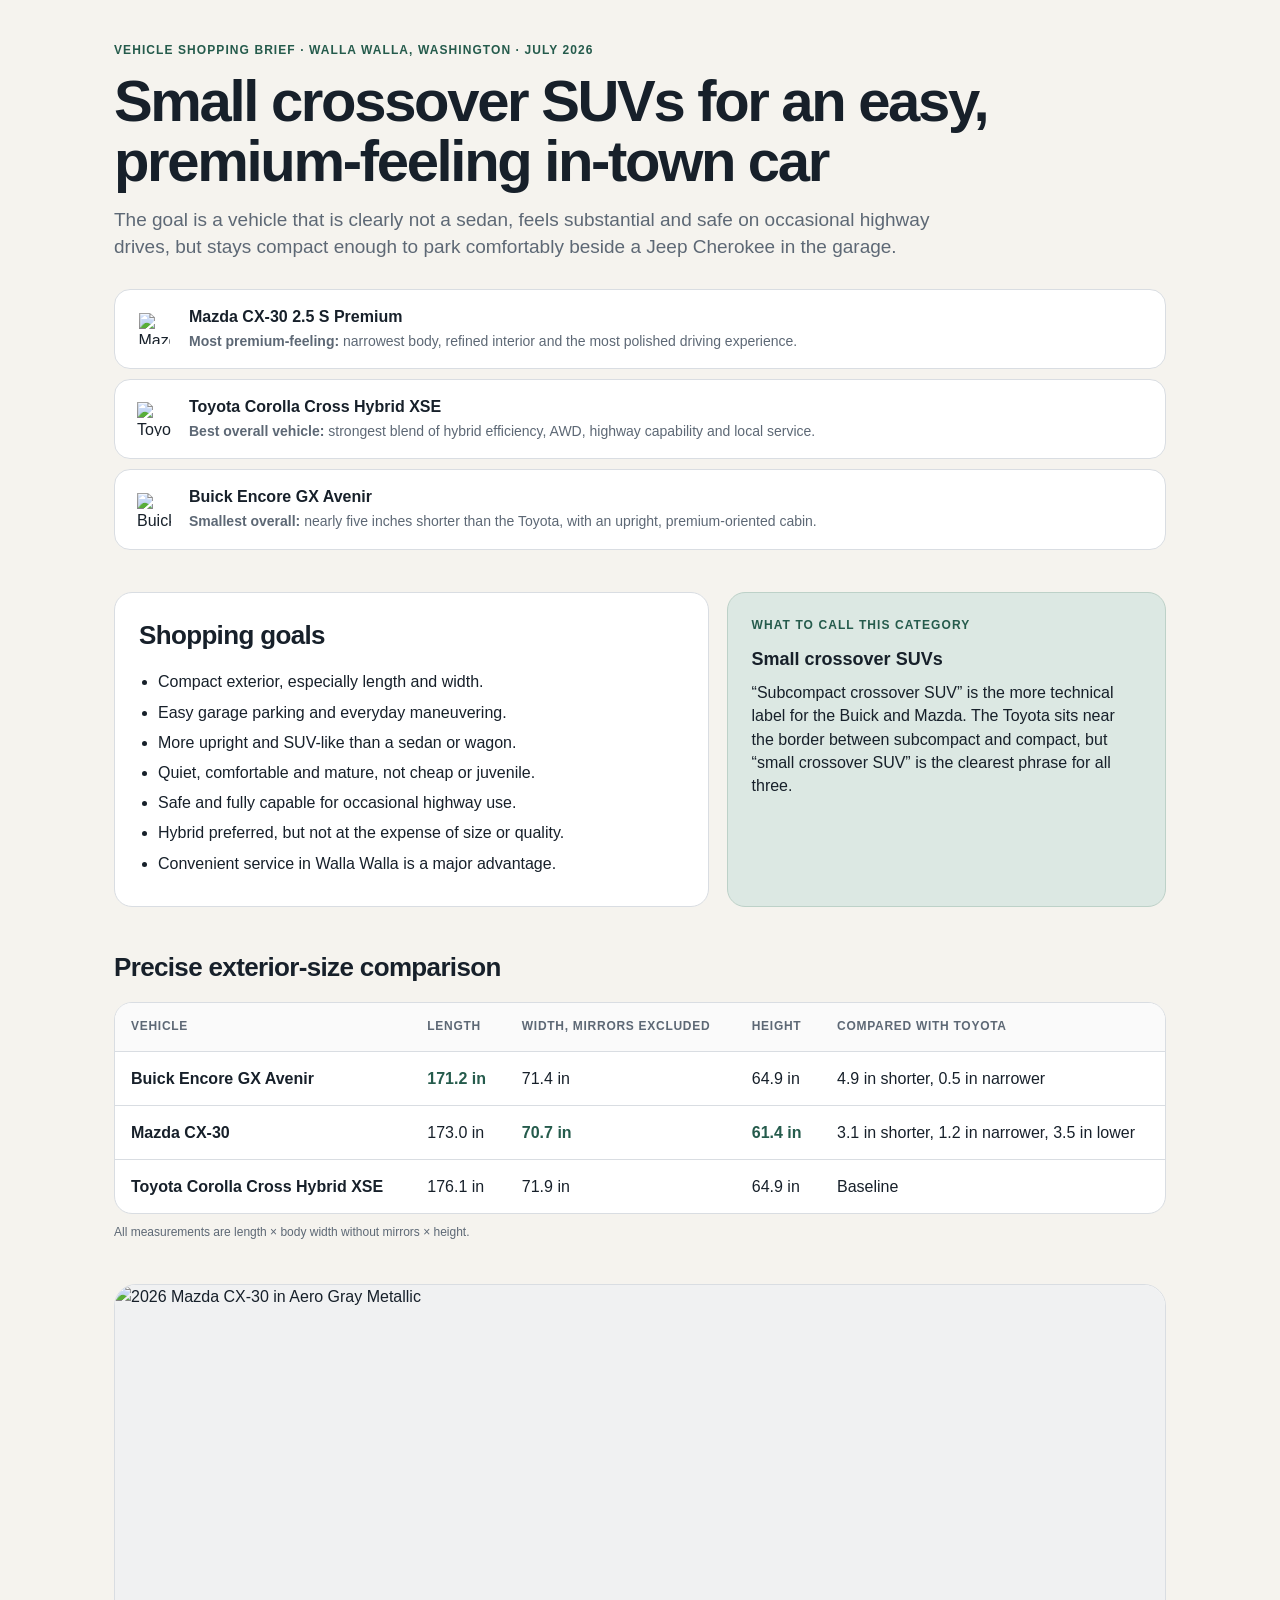
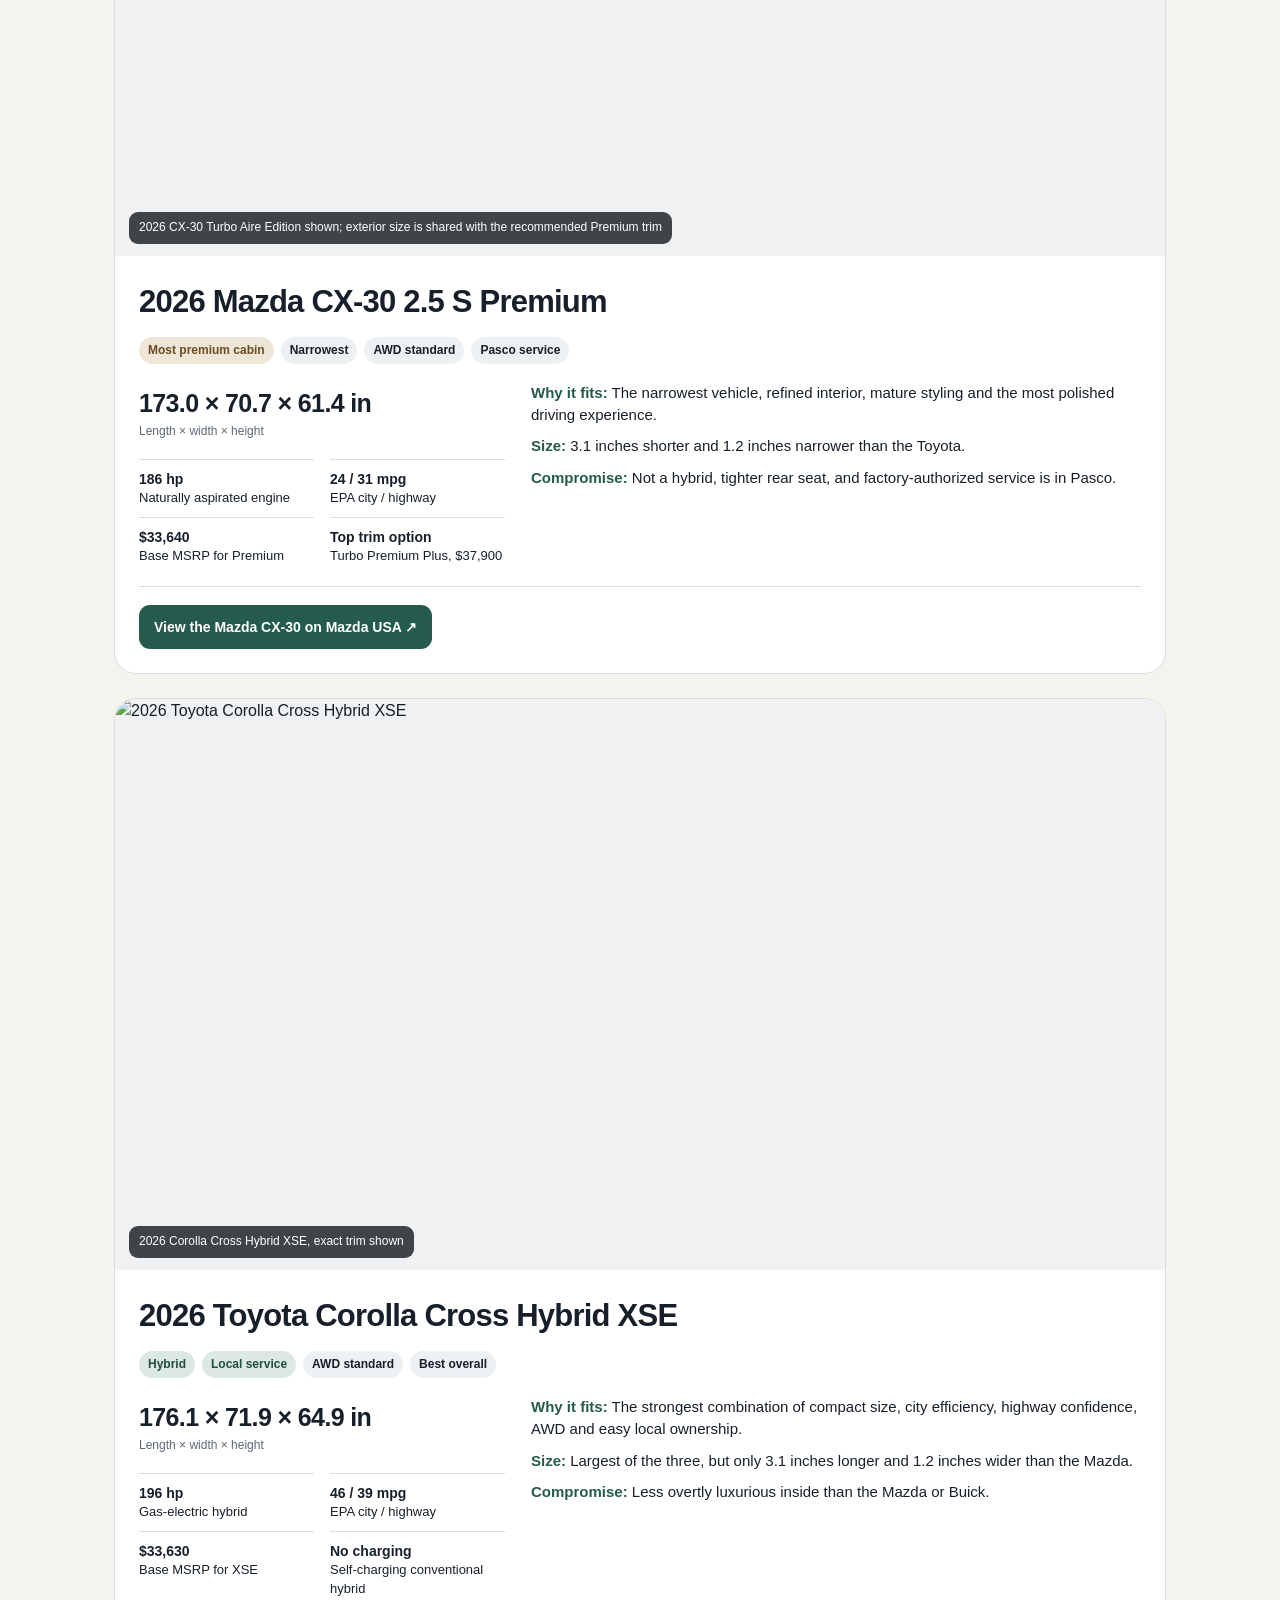
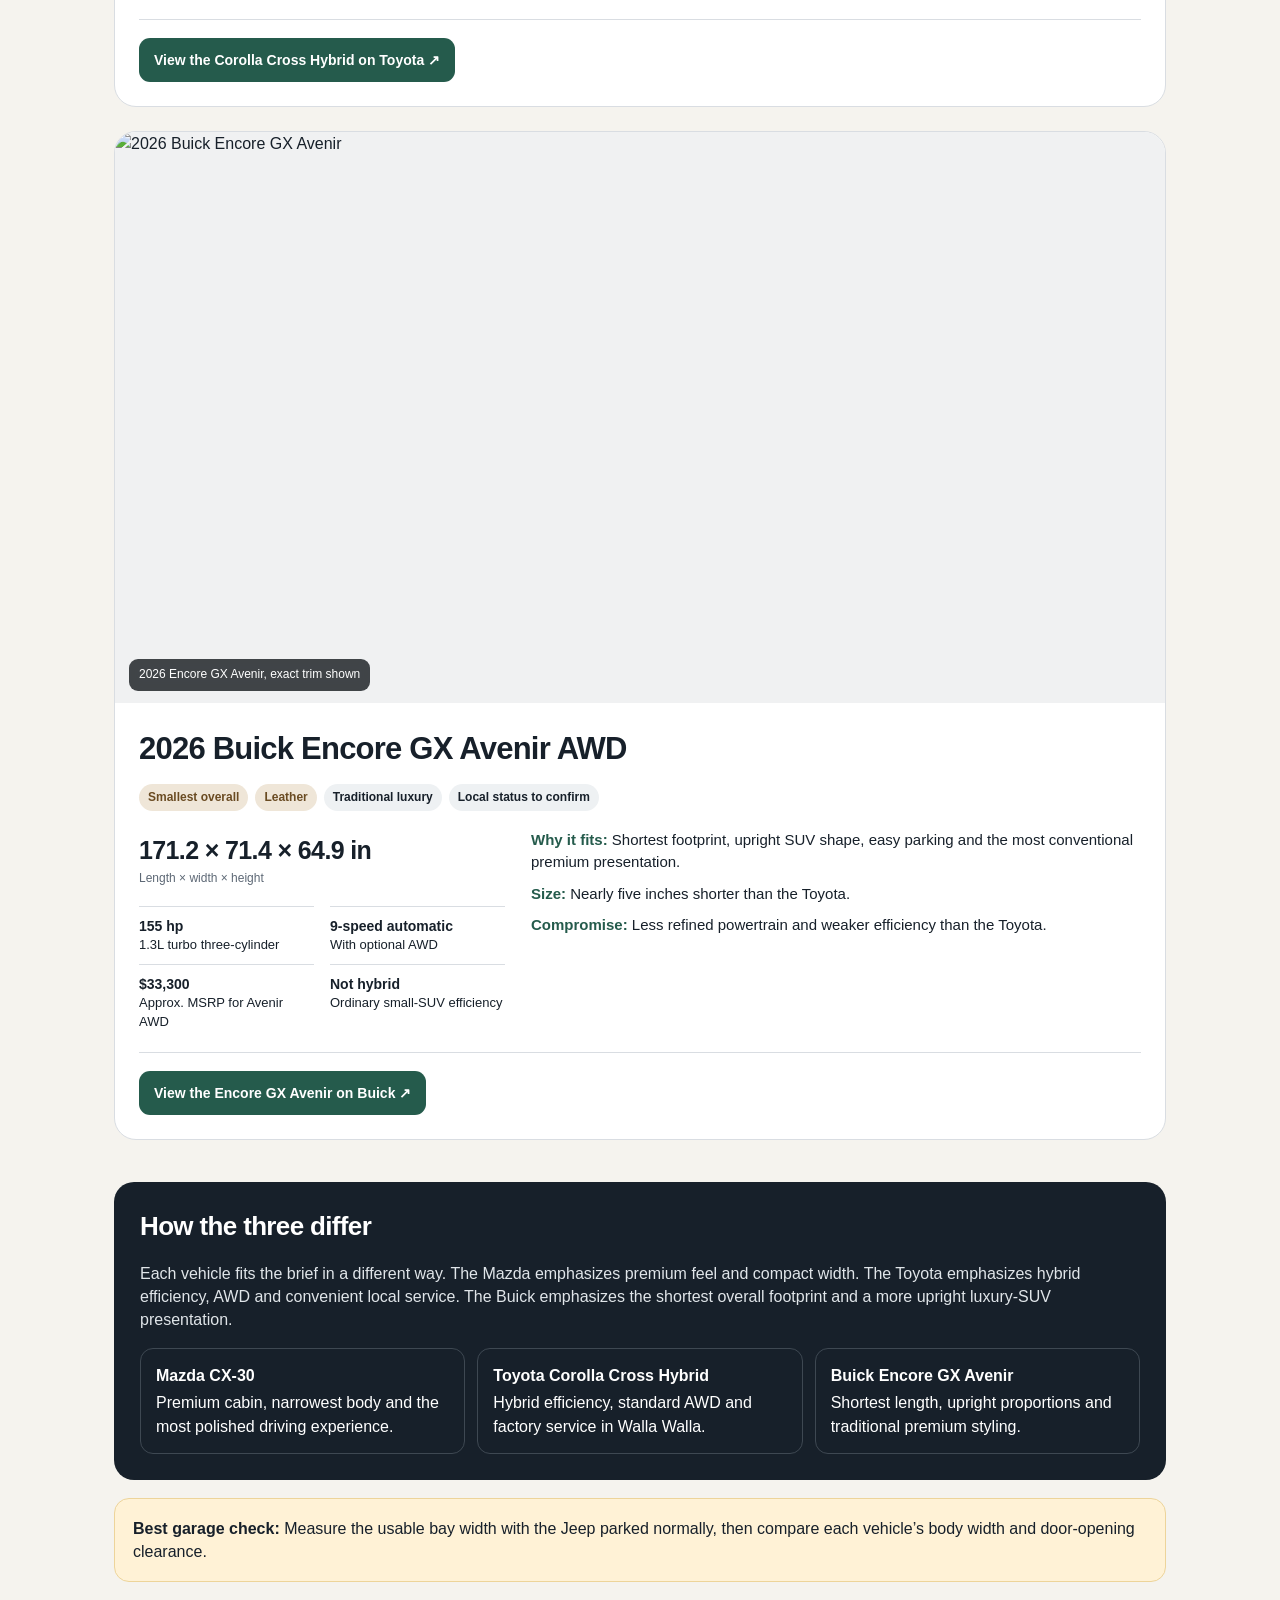
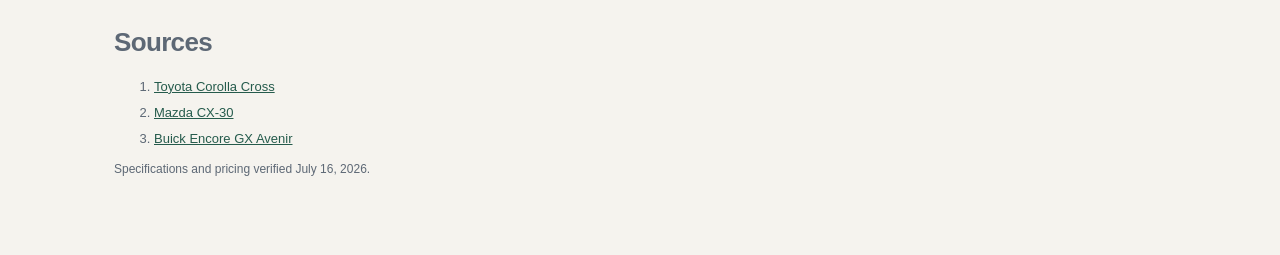
==== cars/dad/index.html @ 4eace6b2 "Publish Walla Walla small crossover comparison" ====
<!DOCTYPE html>

<html lang="en">
<head>
<meta charset="utf-8"/>
<meta content="width=device-width, initial-scale=1" name="viewport"/>
<title>Small Crossover SUV Shortlist for Walla Walla</title>
<style>
  :root{
    --ink:#17202a;
    --muted:#5d6875;
    --paper:#f5f3ee;
    --card:#ffffff;
    --line:#d9dde2;
    --accent:#255b4c;
    --accent2:#dce8e3;
    --warm:#efe6d8;
    --warn:#fff2d6;
  }
  *{box-sizing:border-box}
  body{margin:0;background:var(--paper);color:var(--ink);font-family:-apple-system,BlinkMacSystemFont,"Segoe UI",Roboto,Helvetica,Arial,sans-serif;line-height:1.45;overflow-x:hidden}
  main{max-width:1100px;margin:0 auto;padding:42px 24px 64px}
  h1,h2,h3,p{margin-top:0}
  h1{font-size:clamp(32px,5vw,58px);line-height:1.02;letter-spacing:-.04em;max-width:900px;margin-bottom:16px}
  h2{font-size:26px;letter-spacing:-.025em;margin-bottom:16px}
  h3{font-size:clamp(23px,3vw,31px);letter-spacing:-.025em;margin-bottom:6px}
  .eyebrow{color:var(--accent);font-weight:750;letter-spacing:.09em;text-transform:uppercase;font-size:12px;margin-bottom:12px}
  .lede{max-width:830px;color:var(--muted);font-size:19px;margin-bottom:28px}
  .summary{display:grid;grid-template-columns:1fr;gap:10px;margin:28px 0 40px}
  .summary-card{background:var(--card);border:1px solid var(--line);border-radius:16px;padding:17px 18px;display:grid;grid-template-columns:42px 1fr;align-items:center;gap:14px}
  .summary-brand{width:42px;height:42px;display:grid;place-items:center}
  .summary-brand img{max-width:34px;max-height:34px;width:auto;height:auto;object-fit:contain;display:block}
  .summary-brand img.mazda{max-width:31px;max-height:31px}
  .summary-name{display:block;font-size:16px;line-height:1.25;margin-bottom:4px}
  .summary-reason{color:var(--muted);font-size:14px}
  .section{margin-top:42px}
  .goals{display:grid;grid-template-columns:1.15fr .85fr;gap:18px}
  .panel{background:var(--card);border:1px solid var(--line);border-radius:18px;padding:24px}
  ul{margin:10px 0 0;padding-left:19px} li{margin:7px 0}
  .definition{background:var(--accent2);border-color:#bdd1c8}.definition strong{font-size:18px}
  .comparison{overflow-x:auto;background:var(--card);border:1px solid var(--line);border-radius:18px}
  table{width:100%;border-collapse:collapse;min-width:800px}
  th,td{padding:15px 16px;text-align:left;border-bottom:1px solid var(--line);vertical-align:top}
  th{font-size:12px;text-transform:uppercase;letter-spacing:.06em;color:var(--muted);background:#fafafa}
  tr:last-child td{border-bottom:0}.best{font-weight:750;color:var(--accent)}
  .vehicle-list{display:grid;gap:24px}.vehicle{background:var(--card);border:1px solid var(--line);border-radius:22px;overflow:hidden}
  .vehicle-hero{position:relative;width:100%;aspect-ratio:16/8.7;background:#f0f1f2;overflow:hidden}.vehicle-hero img{width:100%;height:100%;object-fit:cover;display:block}
  .image-caption{position:absolute;left:14px;bottom:12px;max-width:calc(100% - 28px);padding:7px 10px;border-radius:9px;background:rgba(15,20,24,.78);color:#fff;font-size:12px;backdrop-filter:blur(6px)}
  .vehicle-body{padding:24px}.vehicle-head{margin-bottom:4px}.tagrow{display:flex;flex-wrap:wrap;gap:7px;margin:12px 0 18px}
  .tag{border-radius:999px;background:#eef1f3;padding:5px 9px;font-size:12px;font-weight:700}.tag.green{background:var(--accent2);color:#214e41}.tag.warm{background:var(--warm);color:#6a4b22}
  .vehicle-grid{display:grid;grid-template-columns:minmax(260px,.75fr) minmax(0,1.25fr);gap:26px;align-items:start}
  .dimensions{font-size:25px;font-weight:800;letter-spacing:-.025em;margin:3px 0 2px}.dimlabel{color:var(--muted);font-size:12px}
  .facts{display:grid;grid-template-columns:1fr 1fr;gap:9px 16px;margin:18px 0 0}.fact{border-top:1px solid var(--line);padding-top:9px;font-size:13px}.fact b{display:block;font-size:14px}
  .tradeoff p{margin-bottom:10px;font-size:15px}.tradeoff b{color:var(--accent)}
  .official-link{margin-top:20px;padding-top:18px;border-top:1px solid var(--line)}
  .official-link a{display:inline-flex;align-items:center;justify-content:center;gap:8px;min-height:44px;padding:11px 15px;border-radius:11px;background:var(--accent);color:#fff;font-size:14px;font-weight:750;line-height:1.2;text-decoration:none}
  .note{background:var(--warn);border:1px solid #edd49a;border-radius:15px;padding:18px;margin-top:18px}
  .verdict{background:var(--ink);color:#fff;border-radius:20px;padding:26px}.verdict h2{color:#fff}.verdict p{color:#e0e5e9}
  .steps{display:grid;grid-template-columns:repeat(3,1fr);gap:12px;margin-top:17px}.step{border:1px solid #3e4852;border-radius:13px;padding:15px}.step b{display:block;margin-bottom:4px}
  .sources{font-size:13px;color:var(--muted)}.sources a{color:var(--accent)}.fine{font-size:12px;color:var(--muted)}
  @media(max-width:850px){.goals,.steps,.vehicle-grid{grid-template-columns:1fr}.vehicle-hero{aspect-ratio:16/10}}
  @media(max-width:620px){
    main{width:100%;padding:max(22px,env(safe-area-inset-top)) max(12px,env(safe-area-inset-right)) max(42px,env(safe-area-inset-bottom)) max(12px,env(safe-area-inset-left))}
    h1{font-size:clamp(30px,9.7vw,40px);line-height:1.04;letter-spacing:-.035em;margin-bottom:14px}h2{font-size:23px;line-height:1.12;margin-bottom:13px}h3{font-size:24px;line-height:1.12}
    .eyebrow{font-size:11px;line-height:1.35;letter-spacing:.075em;margin-bottom:10px}.lede{font-size:17px;line-height:1.5;margin-bottom:22px}.section{margin-top:34px}
    .summary{gap:9px;margin:22px 0 32px}.summary-card{grid-template-columns:38px minmax(0,1fr);gap:12px;padding:15px;border-radius:14px}.summary-brand{width:38px;height:38px}.summary-brand img{max-width:31px;max-height:31px}.summary-name{font-size:16px;margin-bottom:3px}.summary-reason{font-size:14px;line-height:1.42}
    .goals{grid-template-columns:1fr;gap:12px}.panel{padding:17px;border-radius:15px}ul{padding-left:20px}li{margin:8px 0}
    .comparison{overflow:visible;background:transparent;border:0;border-radius:0}.comparison table,.comparison tbody,.comparison tr,.comparison td{display:block;width:100%}.comparison table{min-width:0}.comparison thead{position:absolute;width:1px;height:1px;padding:0;margin:-1px;overflow:hidden;clip:rect(0,0,0,0);white-space:nowrap;border:0}.comparison tr{margin-bottom:10px;overflow:hidden;background:var(--card);border:1px solid var(--line);border-radius:14px}.comparison td{display:grid;grid-template-columns:minmax(112px,39%) minmax(0,1fr);gap:12px;align-items:start;padding:11px 13px;border-bottom:1px solid var(--line);font-size:14px}.comparison td:last-child{border-bottom:0}.comparison td::before{content:attr(data-label);color:var(--muted);font-size:11px;font-weight:750;line-height:1.35;letter-spacing:.045em;text-transform:uppercase}
    .vehicle-list{gap:18px}.vehicle{border-radius:17px}.vehicle-hero{aspect-ratio:3/2}.image-caption{position:static;max-width:none;padding:9px 13px;border-radius:0;background:#f4f5f6;color:var(--muted);font-size:12px;line-height:1.4;backdrop-filter:none}.vehicle-body{padding:17px}.tagrow{gap:6px;margin:10px 0 16px}.tag{padding:6px 9px;font-size:12px;line-height:1.2}.vehicle-grid{grid-template-columns:1fr;gap:19px}.dimensions{font-size:22px;line-height:1.15;overflow-wrap:anywhere}.dimlabel{font-size:13px}.facts{grid-template-columns:1fr;gap:0;margin-top:15px}.fact{padding:10px 0;font-size:14px}.fact b{font-size:15px}.tradeoff p{font-size:15px;line-height:1.48;margin-bottom:11px}.official-link a{width:100%;min-height:48px;font-size:15px}
    .verdict{padding:18px;border-radius:17px}.verdict p{font-size:15px;line-height:1.5}.steps{grid-template-columns:1fr;gap:9px}.step{padding:14px;font-size:14px;line-height:1.45}.note{padding:16px;font-size:14px;line-height:1.48}.sources{font-size:14px}.sources ol{padding-left:22px}.sources a{display:inline-block;padding:7px 0;line-height:1.35}.fine{font-size:13px;line-height:1.45}
  }
</style>
</head>
<body><main>
<div class="eyebrow">Vehicle shopping brief · Walla Walla, Washington · July 2026</div>
<h1>Small crossover SUVs for an easy, premium-feeling in-town car</h1>
<p class="lede">The goal is a vehicle that is clearly not a sedan, feels substantial and safe on occasional highway drives, but stays compact enough to park comfortably beside a Jeep Cherokee in the garage.</p>
<div class="summary">
<div class="summary-card"><div class="summary-brand"><img class="mazda" alt="Mazda logo" src="https://assets.streamlinehq.com/image/private/w_300,h_300,ar_1/f_auto/v1/icons/logos/mazda-1fp41bo2wz89dpwlsm9z4.png/mazda-vz2eoj45snmc61ivjwgtd.png?_a=DATAiZkSZAA0"/></div><div><strong class="summary-name">Mazda CX-30 2.5 S Premium</strong><div class="summary-reason"><b>Most premium-feeling:</b> narrowest body, refined interior and the most polished driving experience.</div></div></div>
<div class="summary-card"><div class="summary-brand"><img alt="Toyota logo" src="https://www.iconsdb.com/icons/preview/black/toyota-xxl.png"/></div><div><strong class="summary-name">Toyota Corolla Cross Hybrid XSE</strong><div class="summary-reason"><b>Best overall vehicle:</b> strongest blend of hybrid efficiency, AWD, highway capability and local service.</div></div></div>
<div class="summary-card"><div class="summary-brand"><img alt="Buick logo" src="https://www.iconsdb.com/icons/preview/black/buick-xxl.png"/></div><div><strong class="summary-name">Buick Encore GX Avenir</strong><div class="summary-reason"><b>Smallest overall:</b> nearly five inches shorter than the Toyota, with an upright, premium-oriented cabin.</div></div></div>
</div>
<section class="section goals"><div class="panel"><h2>Shopping goals</h2><ul><li>Compact exterior, especially length and width.</li><li>Easy garage parking and everyday maneuvering.</li><li>More upright and SUV-like than a sedan or wagon.</li><li>Quiet, comfortable and mature, not cheap or juvenile.</li><li>Safe and fully capable for occasional highway use.</li><li>Hybrid preferred, but not at the expense of size or quality.</li><li>Convenient service in Walla Walla is a major advantage.</li></ul></div><div class="panel definition"><div class="eyebrow">What to call this category</div><strong>Small crossover SUVs</strong><p style="margin:9px 0 0">“Subcompact crossover SUV” is the more technical label for the Buick and Mazda. The Toyota sits near the border between subcompact and compact, but “small crossover SUV” is the clearest phrase for all three.</p></div></section>
<section class="section"><h2>Precise exterior-size comparison</h2><div class="comparison"><table><thead><tr><th>Vehicle</th><th>Length</th><th>Width, mirrors excluded</th><th>Height</th><th>Compared with Toyota</th></tr></thead><tbody>
<tr><td data-label="Vehicle"><b>Buick Encore GX Avenir</b></td><td class="best" data-label="Length">171.2 in</td><td data-label="Width, mirrors excluded">71.4 in</td><td data-label="Height">64.9 in</td><td data-label="Compared with Toyota">4.9 in shorter, 0.5 in narrower</td></tr>
<tr><td data-label="Vehicle"><b>Mazda CX-30</b></td><td data-label="Length">173.0 in</td><td class="best" data-label="Width, mirrors excluded">70.7 in</td><td class="best" data-label="Height">61.4 in</td><td data-label="Compared with Toyota">3.1 in shorter, 1.2 in narrower, 3.5 in lower</td></tr>
<tr><td data-label="Vehicle"><b>Toyota Corolla Cross Hybrid XSE</b></td><td data-label="Length">176.1 in</td><td data-label="Width, mirrors excluded">71.9 in</td><td data-label="Height">64.9 in</td><td data-label="Compared with Toyota">Baseline</td></tr>
</tbody></table></div><p class="fine" style="margin-top:10px">All measurements are length × body width without mirrors × height.</p></section>
<section class="section"><div class="vehicle-list">
<article class="vehicle"><div class="vehicle-hero"><img alt="2026 Mazda CX-30 in Aero Gray Metallic" src="https://media.ed.edmunds-media.com/mazda/cx-30/2026/oem/2026_mazda_cx-30_4dr-suv_25-turbo-aire-edition_fq_oem_1_1600x1067.jpg"/><div class="image-caption">2026 CX-30 Turbo Aire Edition shown; exterior size is shared with the recommended Premium trim</div></div><div class="vehicle-body"><div class="vehicle-head"><h3>2026 Mazda CX-30 2.5 S Premium</h3><div class="tagrow"><span class="tag warm">Most premium cabin</span><span class="tag">Narrowest</span><span class="tag">AWD standard</span><span class="tag">Pasco service</span></div></div><div class="vehicle-grid"><div><div class="dimensions">173.0 × 70.7 × 61.4 in</div><div class="dimlabel">Length × width × height</div><div class="facts"><div class="fact"><b>186 hp</b>Naturally aspirated engine</div><div class="fact"><b>24 / 31 mpg</b>EPA city / highway</div><div class="fact"><b>$33,640</b>Base MSRP for Premium</div><div class="fact"><b>Top trim option</b>Turbo Premium Plus, $37,900</div></div></div><div class="tradeoff"><p><b>Why it fits:</b> The narrowest vehicle, refined interior, mature styling and the most polished driving experience.</p><p><b>Size:</b> 3.1 inches shorter and 1.2 inches narrower than the Toyota.</p><p><b>Compromise:</b> Not a hybrid, tighter rear seat, and factory-authorized service is in Pasco.</p></div></div><div class="official-link"><a href="https://www.mazdausa.com/vehicles/cx-30/compare-vehicle-specs-and-trims" target="_blank" rel="noopener noreferrer">View the Mazda CX-30 on Mazda USA ↗</a></div></div></article>
<article class="vehicle"><div class="vehicle-hero"><img alt="2026 Toyota Corolla Cross Hybrid XSE" src="https://media.ed.edmunds-media.com/toyota/corolla-cross-hybrid/2026/oem/2026_toyota_corolla-cross-hybrid_4dr-suv_xse_fq_oem_1_815.jpg"/><div class="image-caption">2026 Corolla Cross Hybrid XSE, exact trim shown</div></div><div class="vehicle-body"><div class="vehicle-head"><h3>2026 Toyota Corolla Cross Hybrid XSE</h3><div class="tagrow"><span class="tag green">Hybrid</span><span class="tag green">Local service</span><span class="tag">AWD standard</span><span class="tag">Best overall</span></div></div><div class="vehicle-grid"><div><div class="dimensions">176.1 × 71.9 × 64.9 in</div><div class="dimlabel">Length × width × height</div><div class="facts"><div class="fact"><b>196 hp</b>Gas-electric hybrid</div><div class="fact"><b>46 / 39 mpg</b>EPA city / highway</div><div class="fact"><b>$33,630</b>Base MSRP for XSE</div><div class="fact"><b>No charging</b>Self-charging conventional hybrid</div></div></div><div class="tradeoff"><p><b>Why it fits:</b> The strongest combination of compact size, city efficiency, highway confidence, AWD and easy local ownership.</p><p><b>Size:</b> Largest of the three, but only 3.1 inches longer and 1.2 inches wider than the Mazda.</p><p><b>Compromise:</b> Less overtly luxurious inside than the Mazda or Buick.</p></div></div><div class="official-link"><a href="https://www.toyota.com/corollacross/" target="_blank" rel="noopener noreferrer">View the Corolla Cross Hybrid on Toyota ↗</a></div></div></article>
<article class="vehicle"><div class="vehicle-hero"><img alt="2026 Buick Encore GX Avenir" src="https://media.ed.edmunds-media.com/buick/encore-gx/2026/oem/2026_buick_encore-gx_4dr-suv_avenir_fq_oem_1_1600.jpg"/><div class="image-caption">2026 Encore GX Avenir, exact trim shown</div></div><div class="vehicle-body"><div class="vehicle-head"><h3>2026 Buick Encore GX Avenir AWD</h3><div class="tagrow"><span class="tag warm">Smallest overall</span><span class="tag warm">Leather</span><span class="tag">Traditional luxury</span><span class="tag">Local status to confirm</span></div></div><div class="vehicle-grid"><div><div class="dimensions">171.2 × 71.4 × 64.9 in</div><div class="dimlabel">Length × width × height</div><div class="facts"><div class="fact"><b>155 hp</b>1.3L turbo three-cylinder</div><div class="fact"><b>9-speed automatic</b>With optional AWD</div><div class="fact"><b>$33,300</b>Approx. MSRP for Avenir AWD</div><div class="fact"><b>Not hybrid</b>Ordinary small-SUV efficiency</div></div></div><div class="tradeoff"><p><b>Why it fits:</b> Shortest footprint, upright SUV shape, easy parking and the most conventional premium presentation.</p><p><b>Size:</b> Nearly five inches shorter than the Toyota.</p><p><b>Compromise:</b> Less refined powertrain and weaker efficiency than the Toyota.</p></div></div><div class="official-link"><a href="https://www.buick.com/suvs/encore-gx/avenir" target="_blank" rel="noopener noreferrer">View the Encore GX Avenir on Buick ↗</a></div></div></article>
</div></section>
<section class="section"><div class="verdict"><h2>How the three differ</h2><p>Each vehicle fits the brief in a different way. The Mazda emphasizes premium feel and compact width. The Toyota emphasizes hybrid efficiency, AWD and convenient local service. The Buick emphasizes the shortest overall footprint and a more upright luxury-SUV presentation.</p><div class="steps"><div class="step"><b>Mazda CX-30</b>Premium cabin, narrowest body and the most polished driving experience.</div><div class="step"><b>Toyota Corolla Cross Hybrid</b>Hybrid efficiency, standard AWD and factory service in Walla Walla.</div><div class="step"><b>Buick Encore GX Avenir</b>Shortest length, upright proportions and traditional premium styling.</div></div></div><div class="note"><b>Best garage check:</b> Measure the usable bay width with the Jeep parked normally, then compare each vehicle’s body width and door-opening clearance.</div></section>
<section class="section sources"><h2>Sources</h2><ol><li><a href="https://www.toyota.com/corollacross/">Toyota Corolla Cross</a></li><li><a href="https://www.mazdausa.com/vehicles/cx-30/compare-vehicle-specs-and-trims">Mazda CX-30</a></li><li><a href="https://www.buick.com/suvs/encore-gx/avenir">Buick Encore GX Avenir</a></li></ol><p class="fine">Specifications and pricing verified July 16, 2026.</p></section>
</main></body></html>
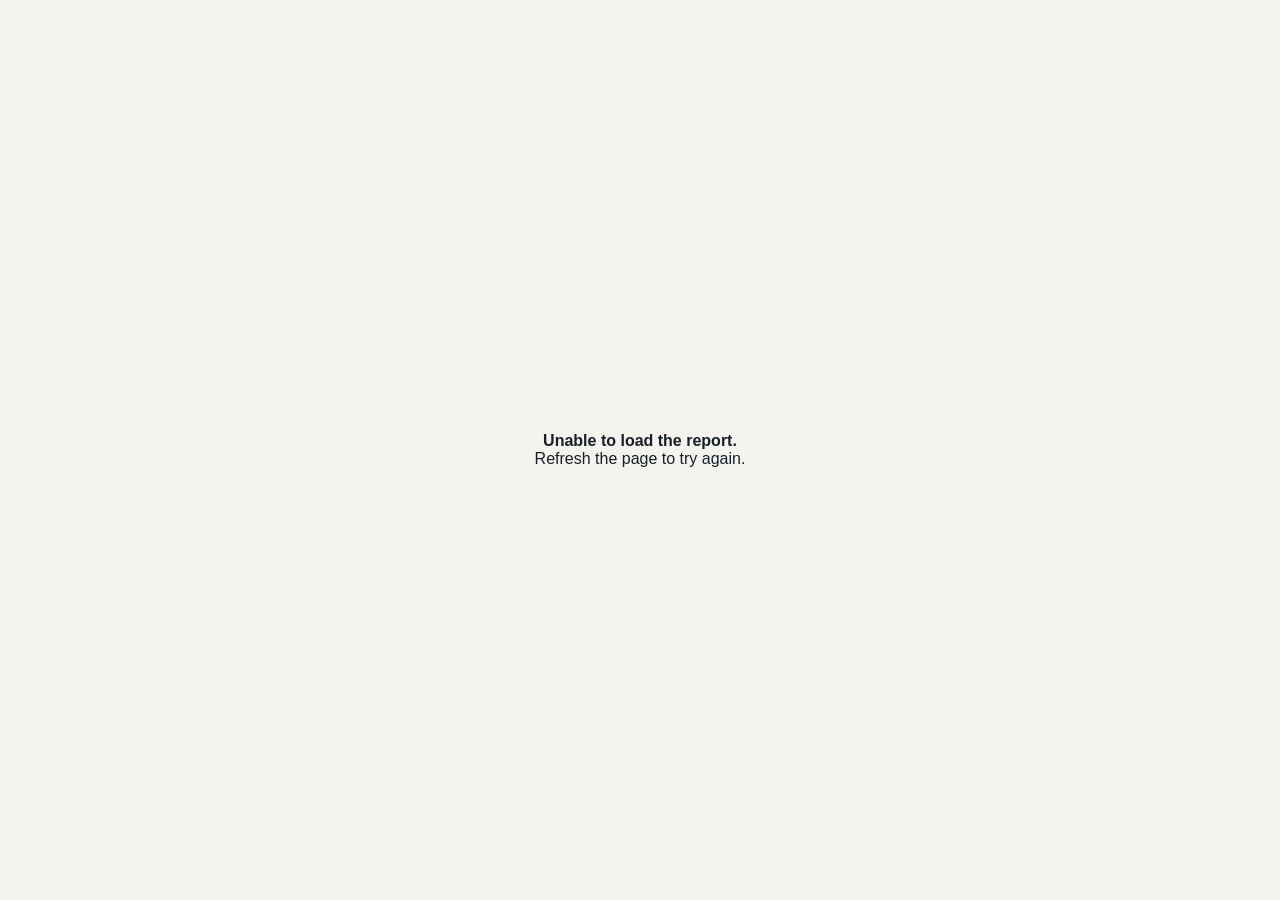
==== commit 61107e44: "Refine vehicle comparison order, links, and self-hosted icons" ====
--- a/cars/dad/index.html
+++ b/cars/dad/index.html
@@ -1,96 +1,17 @@
-<!DOCTYPE html>
-
-<html lang="en">
-<head>
-<meta charset="utf-8"/>
-<meta content="width=device-width, initial-scale=1" name="viewport"/>
-<title>Small Crossover SUV Shortlist for Walla Walla</title>
-<style>
-  :root{
-    --ink:#17202a;
-    --muted:#5d6875;
-    --paper:#f5f3ee;
-    --card:#ffffff;
-    --line:#d9dde2;
-    --accent:#255b4c;
-    --accent2:#dce8e3;
-    --warm:#efe6d8;
-    --warn:#fff2d6;
-  }
-  *{box-sizing:border-box}
-  body{margin:0;background:var(--paper);color:var(--ink);font-family:-apple-system,BlinkMacSystemFont,"Segoe UI",Roboto,Helvetica,Arial,sans-serif;line-height:1.45;overflow-x:hidden}
-  main{max-width:1100px;margin:0 auto;padding:42px 24px 64px}
-  h1,h2,h3,p{margin-top:0}
-  h1{font-size:clamp(32px,5vw,58px);line-height:1.02;letter-spacing:-.04em;max-width:900px;margin-bottom:16px}
-  h2{font-size:26px;letter-spacing:-.025em;margin-bottom:16px}
-  h3{font-size:clamp(23px,3vw,31px);letter-spacing:-.025em;margin-bottom:6px}
-  .eyebrow{color:var(--accent);font-weight:750;letter-spacing:.09em;text-transform:uppercase;font-size:12px;margin-bottom:12px}
-  .lede{max-width:830px;color:var(--muted);font-size:19px;margin-bottom:28px}
-  .summary{display:grid;grid-template-columns:1fr;gap:10px;margin:28px 0 40px}
-  .summary-card{background:var(--card);border:1px solid var(--line);border-radius:16px;padding:17px 18px;display:grid;grid-template-columns:42px 1fr;align-items:center;gap:14px}
-  .summary-brand{width:42px;height:42px;display:grid;place-items:center}
-  .summary-brand img{max-width:34px;max-height:34px;width:auto;height:auto;object-fit:contain;display:block}
-  .summary-brand img.mazda{max-width:31px;max-height:31px}
-  .summary-name{display:block;font-size:16px;line-height:1.25;margin-bottom:4px}
-  .summary-reason{color:var(--muted);font-size:14px}
-  .section{margin-top:42px}
-  .goals{display:grid;grid-template-columns:1.15fr .85fr;gap:18px}
-  .panel{background:var(--card);border:1px solid var(--line);border-radius:18px;padding:24px}
-  ul{margin:10px 0 0;padding-left:19px} li{margin:7px 0}
-  .definition{background:var(--accent2);border-color:#bdd1c8}.definition strong{font-size:18px}
-  .comparison{overflow-x:auto;background:var(--card);border:1px solid var(--line);border-radius:18px}
-  table{width:100%;border-collapse:collapse;min-width:800px}
-  th,td{padding:15px 16px;text-align:left;border-bottom:1px solid var(--line);vertical-align:top}
-  th{font-size:12px;text-transform:uppercase;letter-spacing:.06em;color:var(--muted);background:#fafafa}
-  tr:last-child td{border-bottom:0}.best{font-weight:750;color:var(--accent)}
-  .vehicle-list{display:grid;gap:24px}.vehicle{background:var(--card);border:1px solid var(--line);border-radius:22px;overflow:hidden}
-  .vehicle-hero{position:relative;width:100%;aspect-ratio:16/8.7;background:#f0f1f2;overflow:hidden}.vehicle-hero img{width:100%;height:100%;object-fit:cover;display:block}
-  .image-caption{position:absolute;left:14px;bottom:12px;max-width:calc(100% - 28px);padding:7px 10px;border-radius:9px;background:rgba(15,20,24,.78);color:#fff;font-size:12px;backdrop-filter:blur(6px)}
-  .vehicle-body{padding:24px}.vehicle-head{margin-bottom:4px}.tagrow{display:flex;flex-wrap:wrap;gap:7px;margin:12px 0 18px}
-  .tag{border-radius:999px;background:#eef1f3;padding:5px 9px;font-size:12px;font-weight:700}.tag.green{background:var(--accent2);color:#214e41}.tag.warm{background:var(--warm);color:#6a4b22}
-  .vehicle-grid{display:grid;grid-template-columns:minmax(260px,.75fr) minmax(0,1.25fr);gap:26px;align-items:start}
-  .dimensions{font-size:25px;font-weight:800;letter-spacing:-.025em;margin:3px 0 2px}.dimlabel{color:var(--muted);font-size:12px}
-  .facts{display:grid;grid-template-columns:1fr 1fr;gap:9px 16px;margin:18px 0 0}.fact{border-top:1px solid var(--line);padding-top:9px;font-size:13px}.fact b{display:block;font-size:14px}
-  .tradeoff p{margin-bottom:10px;font-size:15px}.tradeoff b{color:var(--accent)}
-  .official-link{margin-top:20px;padding-top:18px;border-top:1px solid var(--line)}
-  .official-link a{display:inline-flex;align-items:center;justify-content:center;gap:8px;min-height:44px;padding:11px 15px;border-radius:11px;background:var(--accent);color:#fff;font-size:14px;font-weight:750;line-height:1.2;text-decoration:none}
-  .note{background:var(--warn);border:1px solid #edd49a;border-radius:15px;padding:18px;margin-top:18px}
-  .verdict{background:var(--ink);color:#fff;border-radius:20px;padding:26px}.verdict h2{color:#fff}.verdict p{color:#e0e5e9}
-  .steps{display:grid;grid-template-columns:repeat(3,1fr);gap:12px;margin-top:17px}.step{border:1px solid #3e4852;border-radius:13px;padding:15px}.step b{display:block;margin-bottom:4px}
-  .sources{font-size:13px;color:var(--muted)}.sources a{color:var(--accent)}.fine{font-size:12px;color:var(--muted)}
-  @media(max-width:850px){.goals,.steps,.vehicle-grid{grid-template-columns:1fr}.vehicle-hero{aspect-ratio:16/10}}
-  @media(max-width:620px){
-    main{width:100%;padding:max(22px,env(safe-area-inset-top)) max(12px,env(safe-area-inset-right)) max(42px,env(safe-area-inset-bottom)) max(12px,env(safe-area-inset-left))}
-    h1{font-size:clamp(30px,9.7vw,40px);line-height:1.04;letter-spacing:-.035em;margin-bottom:14px}h2{font-size:23px;line-height:1.12;margin-bottom:13px}h3{font-size:24px;line-height:1.12}
-    .eyebrow{font-size:11px;line-height:1.35;letter-spacing:.075em;margin-bottom:10px}.lede{font-size:17px;line-height:1.5;margin-bottom:22px}.section{margin-top:34px}
-    .summary{gap:9px;margin:22px 0 32px}.summary-card{grid-template-columns:38px minmax(0,1fr);gap:12px;padding:15px;border-radius:14px}.summary-brand{width:38px;height:38px}.summary-brand img{max-width:31px;max-height:31px}.summary-name{font-size:16px;margin-bottom:3px}.summary-reason{font-size:14px;line-height:1.42}
-    .goals{grid-template-columns:1fr;gap:12px}.panel{padding:17px;border-radius:15px}ul{padding-left:20px}li{margin:8px 0}
-    .comparison{overflow:visible;background:transparent;border:0;border-radius:0}.comparison table,.comparison tbody,.comparison tr,.comparison td{display:block;width:100%}.comparison table{min-width:0}.comparison thead{position:absolute;width:1px;height:1px;padding:0;margin:-1px;overflow:hidden;clip:rect(0,0,0,0);white-space:nowrap;border:0}.comparison tr{margin-bottom:10px;overflow:hidden;background:var(--card);border:1px solid var(--line);border-radius:14px}.comparison td{display:grid;grid-template-columns:minmax(112px,39%) minmax(0,1fr);gap:12px;align-items:start;padding:11px 13px;border-bottom:1px solid var(--line);font-size:14px}.comparison td:last-child{border-bottom:0}.comparison td::before{content:attr(data-label);color:var(--muted);font-size:11px;font-weight:750;line-height:1.35;letter-spacing:.045em;text-transform:uppercase}
-    .vehicle-list{gap:18px}.vehicle{border-radius:17px}.vehicle-hero{aspect-ratio:3/2}.image-caption{position:static;max-width:none;padding:9px 13px;border-radius:0;background:#f4f5f6;color:var(--muted);font-size:12px;line-height:1.4;backdrop-filter:none}.vehicle-body{padding:17px}.tagrow{gap:6px;margin:10px 0 16px}.tag{padding:6px 9px;font-size:12px;line-height:1.2}.vehicle-grid{grid-template-columns:1fr;gap:19px}.dimensions{font-size:22px;line-height:1.15;overflow-wrap:anywhere}.dimlabel{font-size:13px}.facts{grid-template-columns:1fr;gap:0;margin-top:15px}.fact{padding:10px 0;font-size:14px}.fact b{font-size:15px}.tradeoff p{font-size:15px;line-height:1.48;margin-bottom:11px}.official-link a{width:100%;min-height:48px;font-size:15px}
-    .verdict{padding:18px;border-radius:17px}.verdict p{font-size:15px;line-height:1.5}.steps{grid-template-columns:1fr;gap:9px}.step{padding:14px;font-size:14px;line-height:1.45}.note{padding:16px;font-size:14px;line-height:1.48}.sources{font-size:14px}.sources ol{padding-left:22px}.sources a{display:inline-block;padding:7px 0;line-height:1.35}.fine{font-size:13px;line-height:1.45}
-  }
-</style>
-</head>
-<body><main>
-<div class="eyebrow">Vehicle shopping brief · Walla Walla, Washington · July 2026</div>
-<h1>Small crossover SUVs for an easy, premium-feeling in-town car</h1>
-<p class="lede">The goal is a vehicle that is clearly not a sedan, feels substantial and safe on occasional highway drives, but stays compact enough to park comfortably beside a Jeep Cherokee in the garage.</p>
-<div class="summary">
-<div class="summary-card"><div class="summary-brand"><img class="mazda" alt="Mazda logo" src="https://assets.streamlinehq.com/image/private/w_300,h_300,ar_1/f_auto/v1/icons/logos/mazda-1fp41bo2wz89dpwlsm9z4.png/mazda-vz2eoj45snmc61ivjwgtd.png?_a=DATAiZkSZAA0"/></div><div><strong class="summary-name">Mazda CX-30 2.5 S Premium</strong><div class="summary-reason"><b>Most premium-feeling:</b> narrowest body, refined interior and the most polished driving experience.</div></div></div>
-<div class="summary-card"><div class="summary-brand"><img alt="Toyota logo" src="https://www.iconsdb.com/icons/preview/black/toyota-xxl.png"/></div><div><strong class="summary-name">Toyota Corolla Cross Hybrid XSE</strong><div class="summary-reason"><b>Best overall vehicle:</b> strongest blend of hybrid efficiency, AWD, highway capability and local service.</div></div></div>
-<div class="summary-card"><div class="summary-brand"><img alt="Buick logo" src="https://www.iconsdb.com/icons/preview/black/buick-xxl.png"/></div><div><strong class="summary-name">Buick Encore GX Avenir</strong><div class="summary-reason"><b>Smallest overall:</b> nearly five inches shorter than the Toyota, with an upright, premium-oriented cabin.</div></div></div>
-</div>
-<section class="section goals"><div class="panel"><h2>Shopping goals</h2><ul><li>Compact exterior, especially length and width.</li><li>Easy garage parking and everyday maneuvering.</li><li>More upright and SUV-like than a sedan or wagon.</li><li>Quiet, comfortable and mature, not cheap or juvenile.</li><li>Safe and fully capable for occasional highway use.</li><li>Hybrid preferred, but not at the expense of size or quality.</li><li>Convenient service in Walla Walla is a major advantage.</li></ul></div><div class="panel definition"><div class="eyebrow">What to call this category</div><strong>Small crossover SUVs</strong><p style="margin:9px 0 0">“Subcompact crossover SUV” is the more technical label for the Buick and Mazda. The Toyota sits near the border between subcompact and compact, but “small crossover SUV” is the clearest phrase for all three.</p></div></section>
-<section class="section"><h2>Precise exterior-size comparison</h2><div class="comparison"><table><thead><tr><th>Vehicle</th><th>Length</th><th>Width, mirrors excluded</th><th>Height</th><th>Compared with Toyota</th></tr></thead><tbody>
-<tr><td data-label="Vehicle"><b>Buick Encore GX Avenir</b></td><td class="best" data-label="Length">171.2 in</td><td data-label="Width, mirrors excluded">71.4 in</td><td data-label="Height">64.9 in</td><td data-label="Compared with Toyota">4.9 in shorter, 0.5 in narrower</td></tr>
-<tr><td data-label="Vehicle"><b>Mazda CX-30</b></td><td data-label="Length">173.0 in</td><td class="best" data-label="Width, mirrors excluded">70.7 in</td><td class="best" data-label="Height">61.4 in</td><td data-label="Compared with Toyota">3.1 in shorter, 1.2 in narrower, 3.5 in lower</td></tr>
-<tr><td data-label="Vehicle"><b>Toyota Corolla Cross Hybrid XSE</b></td><td data-label="Length">176.1 in</td><td data-label="Width, mirrors excluded">71.9 in</td><td data-label="Height">64.9 in</td><td data-label="Compared with Toyota">Baseline</td></tr>
-</tbody></table></div><p class="fine" style="margin-top:10px">All measurements are length × body width without mirrors × height.</p></section>
-<section class="section"><div class="vehicle-list">
-<article class="vehicle"><div class="vehicle-hero"><img alt="2026 Mazda CX-30 in Aero Gray Metallic" src="https://media.ed.edmunds-media.com/mazda/cx-30/2026/oem/2026_mazda_cx-30_4dr-suv_25-turbo-aire-edition_fq_oem_1_1600x1067.jpg"/><div class="image-caption">2026 CX-30 Turbo Aire Edition shown; exterior size is shared with the recommended Premium trim</div></div><div class="vehicle-body"><div class="vehicle-head"><h3>2026 Mazda CX-30 2.5 S Premium</h3><div class="tagrow"><span class="tag warm">Most premium cabin</span><span class="tag">Narrowest</span><span class="tag">AWD standard</span><span class="tag">Pasco service</span></div></div><div class="vehicle-grid"><div><div class="dimensions">173.0 × 70.7 × 61.4 in</div><div class="dimlabel">Length × width × height</div><div class="facts"><div class="fact"><b>186 hp</b>Naturally aspirated engine</div><div class="fact"><b>24 / 31 mpg</b>EPA city / highway</div><div class="fact"><b>$33,640</b>Base MSRP for Premium</div><div class="fact"><b>Top trim option</b>Turbo Premium Plus, $37,900</div></div></div><div class="tradeoff"><p><b>Why it fits:</b> The narrowest vehicle, refined interior, mature styling and the most polished driving experience.</p><p><b>Size:</b> 3.1 inches shorter and 1.2 inches narrower than the Toyota.</p><p><b>Compromise:</b> Not a hybrid, tighter rear seat, and factory-authorized service is in Pasco.</p></div></div><div class="official-link"><a href="https://www.mazdausa.com/vehicles/cx-30/compare-vehicle-specs-and-trims" target="_blank" rel="noopener noreferrer">View the Mazda CX-30 on Mazda USA ↗</a></div></div></article>
-<article class="vehicle"><div class="vehicle-hero"><img alt="2026 Toyota Corolla Cross Hybrid XSE" src="https://media.ed.edmunds-media.com/toyota/corolla-cross-hybrid/2026/oem/2026_toyota_corolla-cross-hybrid_4dr-suv_xse_fq_oem_1_815.jpg"/><div class="image-caption">2026 Corolla Cross Hybrid XSE, exact trim shown</div></div><div class="vehicle-body"><div class="vehicle-head"><h3>2026 Toyota Corolla Cross Hybrid XSE</h3><div class="tagrow"><span class="tag green">Hybrid</span><span class="tag green">Local service</span><span class="tag">AWD standard</span><span class="tag">Best overall</span></div></div><div class="vehicle-grid"><div><div class="dimensions">176.1 × 71.9 × 64.9 in</div><div class="dimlabel">Length × width × height</div><div class="facts"><div class="fact"><b>196 hp</b>Gas-electric hybrid</div><div class="fact"><b>46 / 39 mpg</b>EPA city / highway</div><div class="fact"><b>$33,630</b>Base MSRP for XSE</div><div class="fact"><b>No charging</b>Self-charging conventional hybrid</div></div></div><div class="tradeoff"><p><b>Why it fits:</b> The strongest combination of compact size, city efficiency, highway confidence, AWD and easy local ownership.</p><p><b>Size:</b> Largest of the three, but only 3.1 inches longer and 1.2 inches wider than the Mazda.</p><p><b>Compromise:</b> Less overtly luxurious inside than the Mazda or Buick.</p></div></div><div class="official-link"><a href="https://www.toyota.com/corollacross/" target="_blank" rel="noopener noreferrer">View the Corolla Cross Hybrid on Toyota ↗</a></div></div></article>
-<article class="vehicle"><div class="vehicle-hero"><img alt="2026 Buick Encore GX Avenir" src="https://media.ed.edmunds-media.com/buick/encore-gx/2026/oem/2026_buick_encore-gx_4dr-suv_avenir_fq_oem_1_1600.jpg"/><div class="image-caption">2026 Encore GX Avenir, exact trim shown</div></div><div class="vehicle-body"><div class="vehicle-head"><h3>2026 Buick Encore GX Avenir AWD</h3><div class="tagrow"><span class="tag warm">Smallest overall</span><span class="tag warm">Leather</span><span class="tag">Traditional luxury</span><span class="tag">Local status to confirm</span></div></div><div class="vehicle-grid"><div><div class="dimensions">171.2 × 71.4 × 64.9 in</div><div class="dimlabel">Length × width × height</div><div class="facts"><div class="fact"><b>155 hp</b>1.3L turbo three-cylinder</div><div class="fact"><b>9-speed automatic</b>With optional AWD</div><div class="fact"><b>$33,300</b>Approx. MSRP for Avenir AWD</div><div class="fact"><b>Not hybrid</b>Ordinary small-SUV efficiency</div></div></div><div class="tradeoff"><p><b>Why it fits:</b> Shortest footprint, upright SUV shape, easy parking and the most conventional premium presentation.</p><p><b>Size:</b> Nearly five inches shorter than the Toyota.</p><p><b>Compromise:</b> Less refined powertrain and weaker efficiency than the Toyota.</p></div></div><div class="official-link"><a href="https://www.buick.com/suvs/encore-gx/avenir" target="_blank" rel="noopener noreferrer">View the Encore GX Avenir on Buick ↗</a></div></div></article>
-</div></section>
-<section class="section"><div class="verdict"><h2>How the three differ</h2><p>Each vehicle fits the brief in a different way. The Mazda emphasizes premium feel and compact width. The Toyota emphasizes hybrid efficiency, AWD and convenient local service. The Buick emphasizes the shortest overall footprint and a more upright luxury-SUV presentation.</p><div class="steps"><div class="step"><b>Mazda CX-30</b>Premium cabin, narrowest body and the most polished driving experience.</div><div class="step"><b>Toyota Corolla Cross Hybrid</b>Hybrid efficiency, standard AWD and factory service in Walla Walla.</div><div class="step"><b>Buick Encore GX Avenir</b>Shortest length, upright proportions and traditional premium styling.</div></div></div><div class="note"><b>Best garage check:</b> Measure the usable bay width with the Jeep parked normally, then compare each vehicle’s body width and door-opening clearance.</div></section>
-<section class="section sources"><h2>Sources</h2><ol><li><a href="https://www.toyota.com/corollacross/">Toyota Corolla Cross</a></li><li><a href="https://www.mazdausa.com/vehicles/cx-30/compare-vehicle-specs-and-trims">Mazda CX-30</a></li><li><a href="https://www.buick.com/suvs/encore-gx/avenir">Buick Encore GX Avenir</a></li></ol><p class="fine">Specifications and pricing verified July 16, 2026.</p></section>
-</main></body></html>+<!doctype html><html lang="en"><head><meta charset="utf-8"><meta name="viewport" content="width=device-width,initial-scale=1"><title>Small Crossover SUV Shortlist for Walla Walla</title><style>body{margin:0;background:#f5f3ee;color:#17202a;font:16px -apple-system,BlinkMacSystemFont,"Segoe UI",sans-serif;display:grid;place-items:center;min-height:100vh}.loading{padding:24px;text-align:center}</style></head><body><div class="loading">Loading vehicle report…</div><script>
+const source='https://raw.githubusercontent.com/siegs/siegs.github.io/4eace6b25a6cc3a6aaaa325b0408a89b630685be/cars/dad/index.html';
+const order=['Mazda CX-30','Toyota Corolla Cross','Buick Encore GX'];
+function reorder(parent,selector){if(!parent)return;const items=[...parent.querySelectorAll(':scope > '+selector)];for(const name of order){const item=items.find(el=>el.textContent.includes(name));if(item)parent.appendChild(item)}}
+fetch(source).then(r=>{if(!r.ok)throw new Error('Source failed');return r.text()}).then(html=>{
+ const doc=new DOMParser().parseFromString(html,'text/html');
+ const toyota=doc.querySelector('img[alt="Toyota logo"]');if(toyota)toyota.setAttribute('src','./assets/toyota.svg');
+ const buick=doc.querySelector('img[alt="Buick logo"]');if(buick)buick.setAttribute('src','./assets/buick.svg');
+ reorder(doc.querySelector('.summary'),'.summary-card');
+ reorder(doc.querySelector('.vehicle-list'),'article.vehicle');
+ reorder(doc.querySelector('.steps'),'.step');
+ const table=doc.querySelector('.comparison table');
+ if(table){const widthHead=[...table.querySelectorAll('thead th')].find(th=>th.textContent.trim().startsWith('Width'));if(widthHead)widthHead.textContent='Width';reorder(table.querySelector('tbody'),'tr');const labels=[...table.querySelectorAll('thead th')].map(th=>th.textContent.trim());table.querySelectorAll('tbody tr').forEach(row=>[...row.children].forEach((cell,i)=>cell.dataset.label=labels[i]||''));}
+ const style=doc.createElement('style');style.textContent='.official-link{margin-top:18px!important;padding-top:15px!important}.official-link a{display:inline-flex!important;align-items:center!important;justify-content:flex-start!important;gap:6px!important;width:auto!important;min-height:44px!important;padding:7px 0!important;border-radius:0!important;background:none!important;color:var(--accent)!important;font-size:14px!important;font-weight:750!important;line-height:1.3!important;text-decoration:underline!important;text-decoration-thickness:1.5px!important;text-underline-offset:4px!important;filter:none!important}.official-link a:hover{text-decoration-thickness:2px!important;filter:none!important}@media(max-width:620px){.official-link a{width:auto!important;min-height:46px!important;font-size:15px!important}}';doc.head.appendChild(style);
+ document.open();document.write('<!doctype html>'+doc.documentElement.outerHTML);document.close();
+}).catch(()=>{document.body.innerHTML='<div class="loading"><b>Unable to load the report.</b><br>Refresh the page to try again.</div>'});
+</script></body></html>
